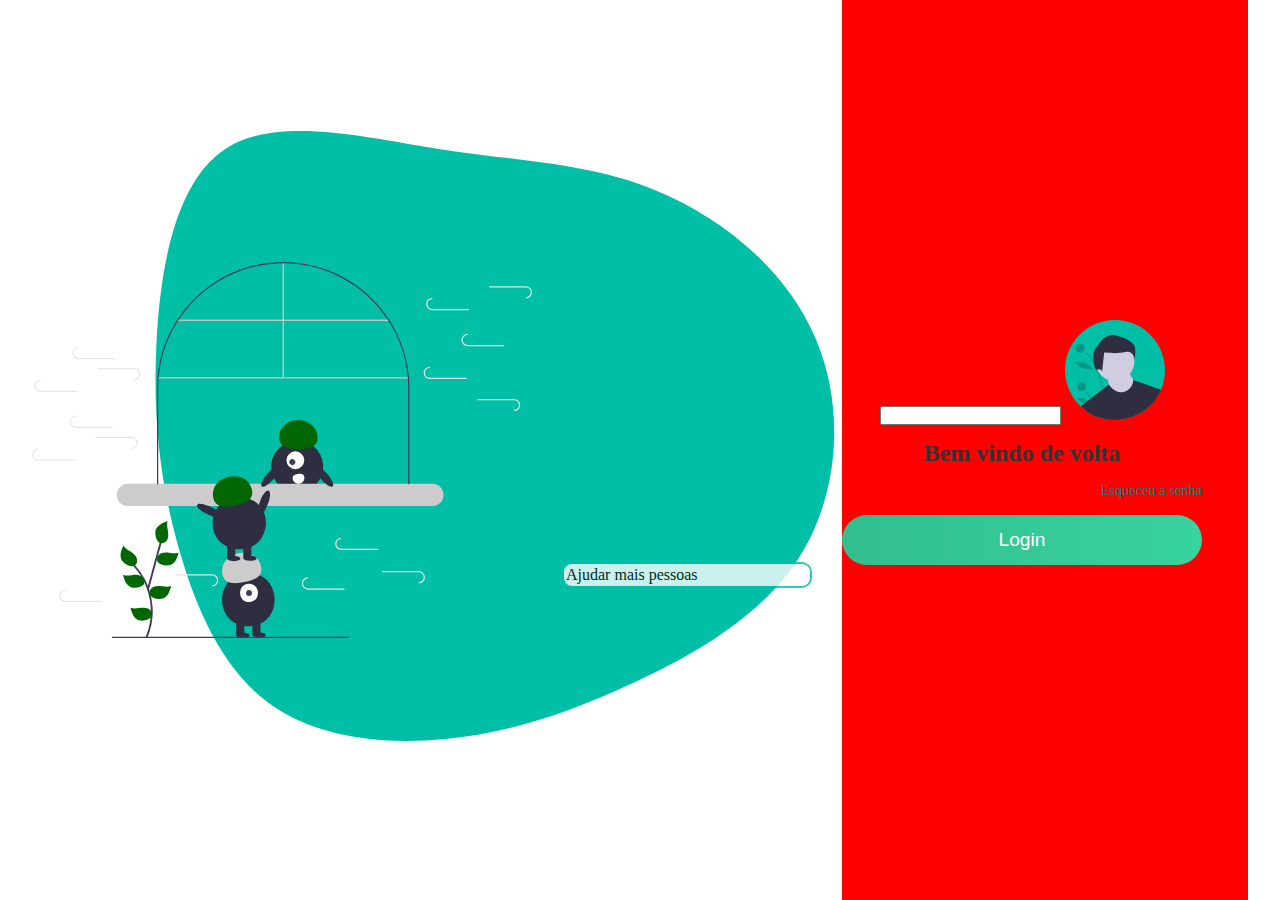
==== index.html @ 95352a91 "Estrutura base" ====
<!DOCTYPE html>
<html lang="en">
<head>
    <meta charset="UTF-8">
    <meta name="viewport" content="width=device-width, initial-scale=1.0">
    <title>Desigualdade Social</title>
    <link rel="stylesheet" href="./css/usuario.css">
</head>
<body>
    <main class="mainUser">
        <img class="wave" src="./assets/wave.svg" />
        <div class="container">
            <div class="img">
                <img src="./assets/background.svg" />
                <div class="about">
                    <p>
                        Ajudar mais pessoas
                    </p>
                </div>
            </div>
            <div class="login-container">
                <form
                    class="form"
                >
                    <input 
                        class="input"
                    
                    />
                    <img class="avatar" src="./assets/avatar.svg" />
                    <h2>Bem vindo de volta</h2>
                    <a href="">
                        Esqueceu a senha
                    </a>
                    <input type="submit" class="btn" value="Login" />
                </form>
            </div>
        </div>
    </main>
</body>
</html>
---- css/usuario.css ----
* {
  padding: 0;
  margin: 0;
  box-sizing: border-box;
} /* retirar css padrão*/
.wave {
  position: fixed;
  height: 100%;
  left: 0;
  bottom: 0;
  z-index: -1;
}
/* Tornar a onda um objeto fixo na tela e como background*/
.container {
  width: 100vw;
  height: 100vh;
  display: grid;
  grid-template-columns: repeat(2, 1fr);
  grid-gap: 7 rem;
  padding: 0 2rem;
}
/* Onde fica os componentes, nele temos a imagem que esta separada igualmente com o form */
.img {
  display: flex;
  justify-content: flex-end;
  align-items: center;
}
/* deixar a imagem centralizada e alinha com o meio do container */
.img img {
  width: 500px;
}
/* imagem ocupar 500px*/
.login-container {
  background-color: red;
  display: flex;
  align-items: center;
  text-align: center;
}
/* Tornar o display flex e com os itens alinhados no centro*/
.avatar {
  width: 100px;
}
.form {
  width: 360px;
}
/*controla o tamanho do form */
.form h2 {
  margin: 15px 0;
  color: #333;
}
a {
  display: block;
  text-align: right;
  text-decoration: none;
  font-size: 0.9rem;
  transition: 0.3s;
  color: teal;
}
a:houver {
  color: chartreuse;
}
.btn {
  display: block;
  width: 100%;
  height: 50px;
  border-radius: 25px;
  margin: 1rem 0;
  font-size: 1.2rem;
  outline: none;
  border: none;
  background-image: linear-gradient(to right, #32be8f, #38d39f, #32be8f);
  cursor: pointer;
  color: #fff;
  background-size: 200%;
  transition: 0.05s;
}
.btn:hover {
  background-position: right;
}
.about {
  background: #fefefe;
  padding: 2px;
  margin-top: 250px;
  opacity: 0.8;
  border-radius: 10px;
  margin-left: 30px;
  margin-right: 30px;
  border: 2px solid rgb(0, 191, 166);
  width: 250px;
}

/* responsivo, quando o width chegar a 1052px  */
@media screen and (max-width: 1050px) {
  .container {
    grid-gap: 5rem;
  }
}
/*quando chegar a menos que 100 diminuir os objetos */
@media screen and (max-width: 1000px) {
  form {
    width: 290px;
  }
  form h2 {
    font-size: 2.4rem;
    margin: 8px 0;
  }
  .img img {
    width: 400px;
  }
}
/*  Quando chegar a menos que 900 retirar a imagem e parti o flex em somente 1 componente*/

@media screen and (max-width: 900px) {
  .img img {
    display: none;
  }
  .container {
    grid-template-columns: 1fr;
    padding: 0 !important;
  }
  .wave {
    display: none;
  }
  .login-container {
    justify-content: center;
  }
  .about {
    display: none;
  }
}
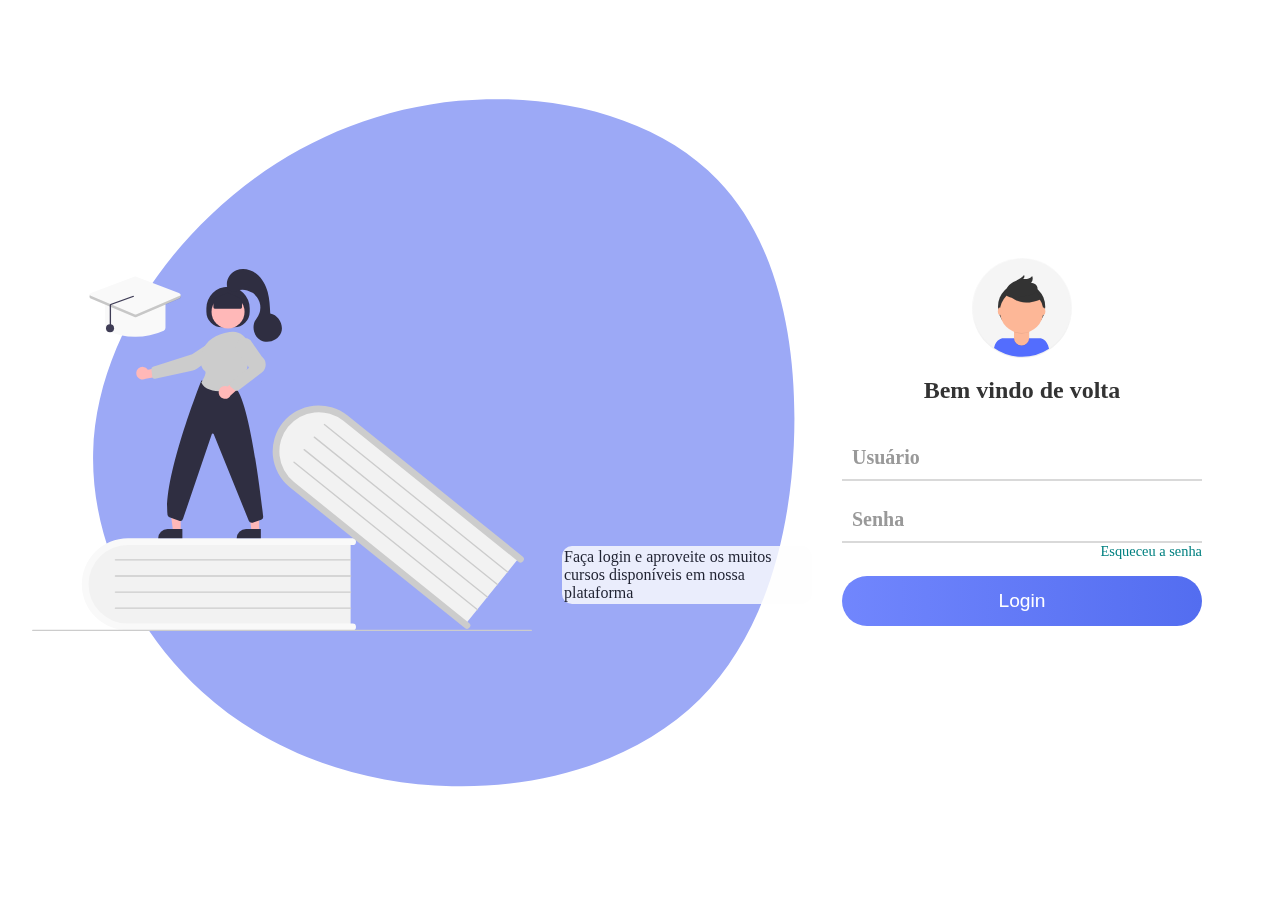
==== commit e60bf103: "Home e Usuario" ====
--- a/index.html
+++ b/index.html
@@ -1,10 +1,11 @@
 <!DOCTYPE html>
-<html lang="en">
+<html lang="pt-br">
 <head>
     <meta charset="UTF-8">
     <meta name="viewport" content="width=device-width, initial-scale=1.0">
     <title>Desigualdade Social</title>
     <link rel="stylesheet" href="./css/usuario.css">
+    <link rel="stylesheet" href="./css/input.css">
 </head>
 <body>
     <main class="mainUser">
@@ -14,20 +15,34 @@
                 <img src="./assets/background.svg" />
                 <div class="about">
                     <p>
-                        Ajudar mais pessoas
+                        Faça login e aproveite os muitos cursos disponíveis em nossa plataforma
                     </p>
                 </div>
             </div>
             <div class="login-container">
                 <form
                     class="form"
-                >
-                    <input 
-                        class="input"
-                    
-                    />
+                    action="./html/home.html"
+                >   
                     <img class="avatar" src="./assets/avatar.svg" />
                     <h2>Bem vindo de volta</h2>
+                    <div class="input-div" >
+                        <div>
+                            <h5>Usuário</h5>
+                            <input
+                                class="input"
+                            />
+                        </div>
+                    </div>
+                    <div class="input-div" >
+                        <div>
+                            <h5>Senha</h5>
+                            <input
+                                type="password"
+                                class="input"
+                            />
+                        </div>
+                    </div>
                     <a href="">
                         Esqueceu a senha
                     </a>
--- a/css/usuario.css
+++ b/css/usuario.css
@@ -31,7 +31,7 @@
 }
 /* imagem ocupar 500px*/
 .login-container {
-  background-color: red;
+
   display: flex;
   align-items: center;
   text-align: center;
@@ -68,7 +68,7 @@
   font-size: 1.2rem;
   outline: none;
   border: none;
-  background-image: linear-gradient(to right, #32be8f, #38d39f, #32be8f);
+  background-image: linear-gradient(to right, #7186fd, #536DF0, #536DFE);
   cursor: pointer;
   color: #fff;
   background-size: 200%;
@@ -85,7 +85,6 @@
   border-radius: 10px;
   margin-left: 30px;
   margin-right: 30px;
-  border: 2px solid rgb(0, 191, 166);
   width: 250px;
 }
 
--- a/css/input.css
+++ b/css/input.css
@@ -0,0 +1,86 @@
+/* Base #536DFE */
+* {
+    padding: 0;
+    margin: 0;
+    box-sizing: border-box;
+} /* retirar css padrão*/
+.input-div {
+    position: relative;
+    display: grid;
+    padding-top: 15px;
+    border-bottom: 2px solid #d9d9d9;
+    width: 100%;
+}
+
+.input-div.one-itens {
+    grid-template-columns: 7% 93%;
+}
+.input-div:after,
+.input-div:before {
+    content: '';
+    position: absolute;
+    bottom: -2px;
+    width: 0;
+    height: 2px;
+    background-color: #026702;
+    transition: 0.3s;
+}
+
+.input-div::after {
+    right: 50%;
+}
+.input-div::before {
+    left: 50%;
+}
+.input-div.focus .i {
+    color: #026702;
+}
+.input-div.focus div h5 {
+    top: -5px;
+    font-size: 15px;
+}
+/* Aumentar a barra abaixo do input*/
+.input-div.focus:after,
+.input-div.focus:before {
+    width: 50%;
+}
+.input-div > div {
+    position: relative;
+    height: 45px;
+}
+/* tornar os filhos imediatos em uma posição absoluta para não aparecer os nomes dos campos */
+.input-div > div h5 {
+    position: absolute;
+    left: 10px;
+    top: 50%;
+    transform: translateY(-50%);
+    color: #999;
+    font-size: 20px;
+    /*display: none; */
+    transition: 0.3s;
+}
+/* Input tornar absolute sem background */
+.input {
+    position: absolute;
+    width: 100%;
+    height: 100%;
+    top: 0;
+    left: 0;
+    border: none;
+    outline: none;
+    background: none;
+    padding: 0.5rem 0.7rem;
+    font-size: 1.2rem;
+    font-family: sans-serif;
+    color: #555;
+}
+/*Tornar o incone no meio*/
+.i {
+    display: flex;
+    justify-content: center;
+    align-items: center;
+}
+.i i {
+    color: #d9d9d9;
+    transition: 0.3s;
+}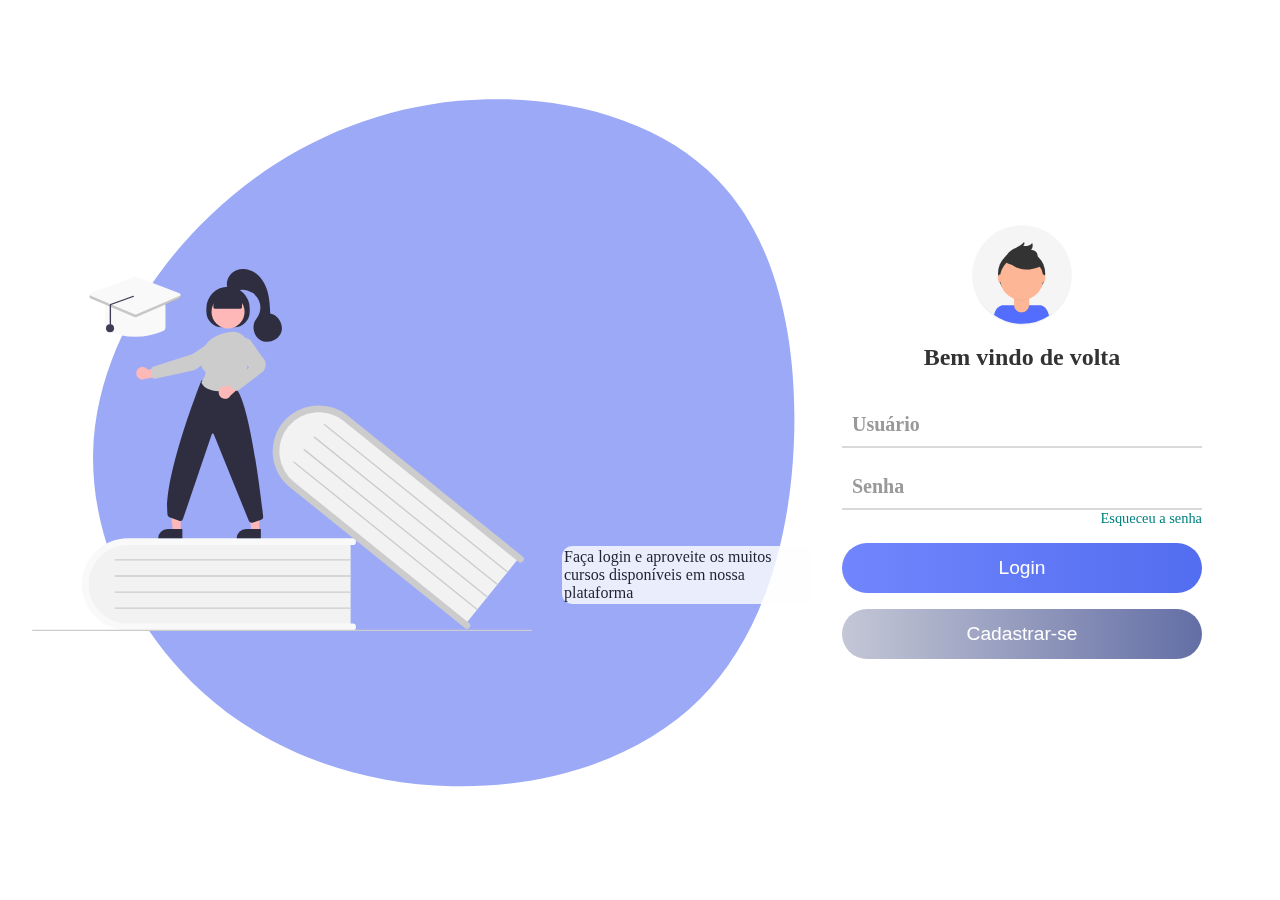
==== commit b76925ba: "Paginas" ====
--- a/index.html
+++ b/index.html
@@ -47,6 +47,7 @@
                         Esqueceu a senha
                     </a>
                     <input type="submit" class="btn" value="Login" />
+                    <input type="button" onclick="window.location='./html/registrar.html';" class="btn cadastrar" value="Cadastrar-se" />
                 </form>
             </div>
         </div>
--- a/css/usuario.css
+++ b/css/usuario.css
@@ -57,7 +57,7 @@
   color: teal;
 }
 a:houver {
-  color: chartreuse;
+  color: rgb(110, 85, 223);
 }
 .btn {
   display: block;
@@ -127,3 +127,7 @@
     display: none;
   }
 }
+
+.cadastrar{
+  background-image: linear-gradient(to right, #c4c7d6, #636ea5, #c4c7d6) !important; 
+}